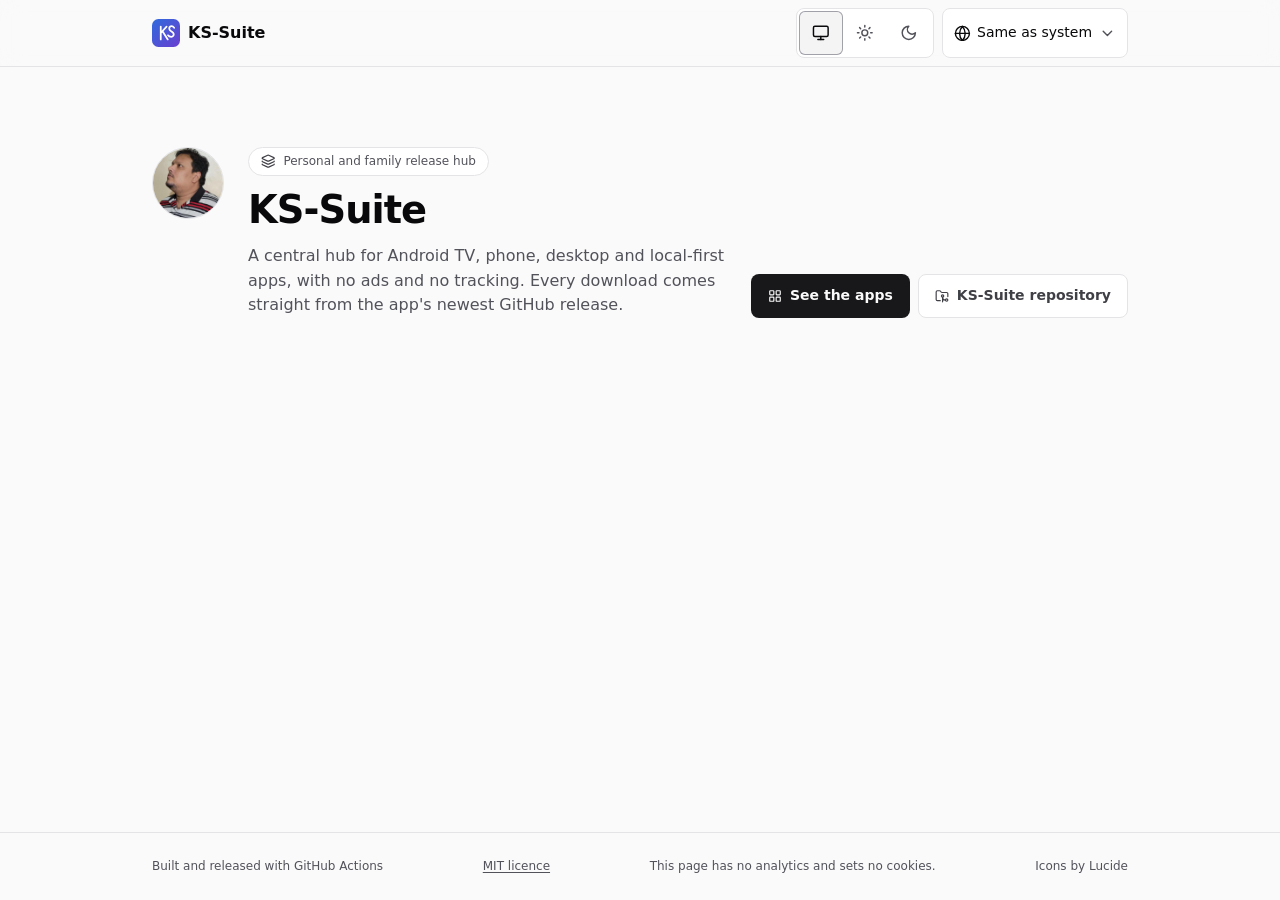
==== site/index.html @ 2dfa4b80 "feat: shadcn-style app cards with Lucide icons and latest-release button" ====
<!doctype html>
<html lang="en">
<head>
  <meta charset="utf-8">
  <meta name="viewport" content="width=device-width, initial-scale=1">
  <meta http-equiv="Content-Security-Policy" content="default-src 'self'; connect-src 'self' https://api.github.com; img-src 'self' data:; style-src 'self'; script-src 'self'; base-uri 'none'; form-action 'none'">
  <meta name="referrer" content="no-referrer">
  <title>KS-Suite: free, private apps</title>
  <meta name="description" content="Free, privacy-focused apps for the TV, the desktop and the phone. No ads, no tracking.">
  <link rel="icon" href="icons/ks-suite.svg" type="image/svg+xml">
  <link rel="stylesheet" href="theme.css?v=__VERSION__">
  <link rel="stylesheet" href="style.css?v=__VERSION__">
  <script src="theme-init.js?v=__VERSION__"></script>
  <script src="app.js?v=__VERSION__" defer></script>
</head>
<body>
  <a class="skip" href="#apps" data-t="nav.skip">Skip to apps</a>

  <header class="site-header">
    <div class="wrap">
      <a class="brand" href="./"><img src="icons/ks-suite.svg" alt="">KS-Suite</a>
      <div class="controls">
        <div class="switch theme-switch" role="group" aria-label="Theme" data-t-label="theme.label">
          <button type="button" data-theme-choice="system" aria-pressed="true" aria-label="System" data-t-label="theme.system" data-icon="monitor"></button>
          <button type="button" data-theme-choice="light" aria-pressed="false" aria-label="Light" data-t-label="theme.light" data-icon="sun"></button>
          <button type="button" data-theme-choice="dark" aria-pressed="false" aria-label="Dark" data-t-label="theme.dark" data-icon="moon"></button>
        </div>
        <div class="lang-select">
          <label for="lang-select" class="visually-hidden" data-t="nav.language">Language</label>
          <svg class="icon" viewBox="0 0 24 24" fill="none" stroke="currentColor" stroke-width="2" stroke-linecap="round" stroke-linejoin="round" aria-hidden="true" focusable="false"><circle cx="12" cy="12" r="10"/><path d="M12 2a14.5 14.5 0 0 0 0 20 14.5 14.5 0 0 0 0-20"/><path d="M2 12h20"/></svg>
          <select id="lang-select">
            <option value="system" data-t="lang.system">System</option>
            <option value="en" lang="en">English</option>
            <option value="hi" lang="hi">हिंदी</option>
          </select>
          <svg class="icon chevron" viewBox="0 0 24 24" fill="none" stroke="currentColor" stroke-width="2" stroke-linecap="round" stroke-linejoin="round" aria-hidden="true" focusable="false"><path d="m6 9 6 6 6-6"/></svg>
        </div>
      </div>
    </div>
  </header>

  <main>
    <section class="intro wrap">
      <div class="intro-main">
        <img class="avatar" src="icons/avatar.jpg" width="96" height="96" alt="The developer of KS-Suite" data-t-alt="hero.avatar">
        <div class="intro-text">
          <p class="eyebrow"><span data-icon="layers"></span><span data-t="hero.eyebrow">Personal and family release hub</span></p>
          <h1>KS-Suite</h1>
          <p class="lead" data-t="hero.lead"></p>
        </div>
      </div>
      <div class="intro-actions">
        <a class="btn" href="#apps" id="see-apps"><span data-icon="grid"></span><span data-t="hero.cta">See the apps</span></a>
        <a class="btn btn-outline" href="https://github.com/kumarsumit17/KS-Suite"><span data-icon="folderGit"></span><span data-t="hero.repo">KS-Suite repository</span></a>
      </div>
    </section>

    <section class="apps wrap" id="apps" data-part="apps" tabindex="-1" aria-labelledby="apps-heading">
      <div class="section-head">
        <h2 id="apps-heading" data-t="apps.heading">Applications</h2>
        <p class="muted" data-t="apps.intro">Each card shows the newest release. Downloads come straight from GitHub.</p>
      </div>
      <div class="groups" id="groups"></div>
      <noscript>
        <p>This page needs JavaScript to list the apps. The same list, with links to each app's releases, is in the <a href="https://github.com/kumarsumit17/KS-Suite#readme">README</a>.</p>
      </noscript>
    </section>

    <section class="notes wrap" data-part="apps" aria-labelledby="notes-heading">
      <div class="panel">
        <h2 id="notes-heading"><span data-icon="download"></span><span data-t="install.heading">Quick install notes</span></h2>
        <div class="notes-grid">
          <div>
            <h3 data-t="install.androidTitle">Google TV and Android</h3>
            <p data-t="install.androidText"></p>
          </div>
          <div>
            <h3 data-t="install.desktopTitle">Windows and macOS</h3>
            <p data-t="install.desktopText"></p>
          </div>
        </div>
      </div>
    </section>
  </main>

  <footer class="site-footer">
    <div class="wrap">
      <p>
        <span data-t="footer.built">Built and released with GitHub Actions</span>
        <a href="https://github.com/kumarsumit17/KS-Suite/blob/main/LICENSE" data-t="footer.licence">MIT licence</a>
        <span data-t="footer.privacy">This page has no analytics and sets no cookies.</span>
        <span data-t="footer.icons">Icons by Lucide</span>
      </p>
    </div>
  </footer>
</body>
</html>
---- site/theme.css ----
/* KS-Suite theme: every colour, font, size, space and motion value of the page.
   Restyle the page here; style.css uses these variables only.

   Colours are written once as light-dark(LIGHT, DARK). The page follows the system
   (color-scheme: light dark); the theme switch sets data-theme="light" or "dark" on
   <html>, which forces one side. The look is flat (no shadows). Colour pairs are checked for WCAG AA
   (4.5:1 text, 3:1 large text and focus ring). */

:root {
  color-scheme: light dark;

  /* Type */
  --font-body: system-ui, -apple-system, "Segoe UI", Roboto, "Noto Sans", "Noto Sans Devanagari", sans-serif;
  --font-size-small: 0.875rem;
  --font-size-body: 1rem;
  --font-size-large: 1.25rem;
  --font-size-hero: clamp(1.75rem, 2.5vw + 1rem, 2.4rem);
  --font-size-xs: 0.75rem;
  --font-mono: ui-monospace, SFMono-Regular, Menlo, Consolas, monospace;
  --font-weight-strong: 650;
  --font-weight-hero: 600;
  --letter-spacing-hero: -0.025em;
  --line-height: 1.55;
  --line-height-tight: 1.15;

  /* Spacing */
  --space-1: 0.25rem;
  --space-2: 0.5rem;
  --space-3: 0.75rem;
  --space-4: 1rem;
  --space-5: 1.5rem;
  --space-6: 2rem;
  --space-7: 3rem;
  --space-8: 5rem;
  --page-width: 64rem;
  --card-min: 22rem;
  --touch: 2.75rem; /* 44 px minimum tap target */

  /* Shape */
  --radius-small: 0.375rem;
  --radius: 0.5rem;
  --radius-large: 0.75rem;
  --radius-pill: 999px;
  --border-width: 1px;
  --focus-width: 3px;
  --icon-app: 2.5rem;
  --avatar-size: 4.5rem;
  --avatar-ring: 1px;

  /* Motion (turned off under prefers-reduced-motion in style.css) */
  --motion: 180ms ease-out;

  /* Colours: light-dark(light, dark). A monochrome zinc palette. */
  --color-bg: light-dark(#fafafa, #09090b);
  --color-surface: light-dark(#ffffff, #18181b);
  --color-surface-2: light-dark(#f4f4f5, #1f1f23);
  --color-header: light-dark(rgb(250 250 250 / 0.85), rgb(9 9 11 / 0.8));
  --color-border: light-dark(#e4e4e7, #27272a);
  --color-border-strong: light-dark(#a1a1aa, #3f3f46);
  --color-text: light-dark(#09090b, #fafafa);
  --color-heading: light-dark(#09090b, #ffffff);
  --color-muted: light-dark(#52525b, #a1a1aa);
  --color-subtle: light-dark(#3f3f46, #d4d4d8);
  --color-accent: light-dark(#18181b, #fafafa);
  --color-accent-hover: light-dark(#3f3f46, #e4e4e7);
  --color-on-accent: light-dark(#fafafa, #09090b);
  --color-link: light-dark(#18181b, #e4e4e7);
  --color-focus: light-dark(#2563eb, #93c5fd);
  --color-icon-box: light-dark(#f4f4f5, #09090b);

  --shadow-card: none;
  --shadow-hover: none;
  --shadow-icon: none;
  --avatar-ring-color: light-dark(#e4e4e7, #27272a);

  --badge-released-bg: light-dark(#dcfce7, rgb(34 197 94 / 0.12));
  --badge-released-text: light-dark(#166534, #86efac);
  --badge-beta-bg: light-dark(#fef3c7, rgb(245 158 11 / 0.12));
  --badge-beta-text: light-dark(#92400e, #fcd34d);
  --badge-soon-bg: light-dark(#f4f4f5, #27272a);
  --badge-soon-text: light-dark(#3f3f46, #d4d4d8);
  --badge-border: light-dark(#e4e4e7, #27272a);
}

:root[data-theme="light"] { color-scheme: light; }
:root[data-theme="dark"] { color-scheme: dark; }
---- site/style.css ----
/* Layout and components. Values come from theme.css only. */

*, *::before, *::after { box-sizing: border-box; }

html { scroll-behavior: smooth; scroll-padding-top: 5rem; }

body {
  margin: 0;
  background: var(--color-bg);
  color: var(--color-text);
  font-family: var(--font-body);
  font-size: var(--font-size-body);
  line-height: var(--line-height);
  -webkit-text-size-adjust: 100%;
  -webkit-font-smoothing: antialiased;
  min-height: 100vh; min-height: 100dvh; display: flex; flex-direction: column;
}
main { flex: 1; }

::selection { background: var(--color-accent); color: var(--color-on-accent); }

a { color: var(--color-link); text-underline-offset: 0.18em; }

:focus-visible {
  outline: var(--focus-width) solid var(--color-focus);
  outline-offset: 2px;
  border-radius: var(--radius-small);
}

.wrap { max-width: var(--page-width); margin: 0 auto; padding: 0 var(--space-4); }
@media (min-width: 40rem) { .wrap { padding: 0 var(--space-5); } }

.skip {
  position: absolute; left: var(--space-4); top: -10rem;
  background: var(--color-surface); color: var(--color-text);
  padding: var(--space-2) var(--space-4); border-radius: var(--radius-small); z-index: 20;
}
.skip:focus { top: var(--space-2); }

.visually-hidden {
  position: absolute; width: 1px; height: 1px; padding: 0; margin: -1px;
  overflow: hidden; clip: rect(0 0 0 0); white-space: nowrap; border: 0;
}

.icon { width: 1em; height: 1em; flex: none; }
[data-icon] { display: inline-flex; }

/* Header */
.site-header {
  position: sticky; top: 0; z-index: 10;
  background: var(--color-header);
  -webkit-backdrop-filter: blur(12px);
  backdrop-filter: blur(12px);
  border-bottom: var(--border-width) solid var(--color-border);
}
.site-header .wrap {
  display: flex; align-items: center; justify-content: space-between;
  gap: var(--space-3); flex-wrap: wrap; padding-block: var(--space-2);
}
.brand {
  display: flex; align-items: center; gap: var(--space-2);
  font-weight: var(--font-weight-strong); color: var(--color-heading);
  text-decoration: none; min-height: var(--touch);
}
.brand img { width: 1.75rem; height: 1.75rem; }
.controls { display: flex; gap: var(--space-2); flex-wrap: wrap; }

.switch {
  display: inline-flex; border: var(--border-width) solid var(--color-border);
  border-radius: var(--radius); padding: 2px; background: var(--color-surface);
}
.switch button {
  display: inline-flex; align-items: center; justify-content: center;
  min-height: var(--touch); min-width: var(--touch); padding: 0;
  border: 0; border-radius: var(--radius-small);
  background: transparent; color: var(--color-muted); font: inherit;
  cursor: pointer; transition: background var(--motion), color var(--motion);
}
.switch button .icon { width: 1.1rem; height: 1.1rem; }
.switch button:hover { background: var(--color-surface-2); color: var(--color-text); }
.switch button[aria-pressed="true"] {
  background: var(--color-surface-2); color: var(--color-heading);
  box-shadow: inset 0 0 0 var(--border-width) var(--color-border-strong);
}

/* Language dropdown: a native <select>, so its list opens vertically and works with keyboard and screen readers */
.lang-select { position: relative; display: inline-flex; align-items: center; color: var(--color-text); }
.lang-select .icon { position: absolute; pointer-events: none; width: 1.05rem; height: 1.05rem; }
.lang-select .icon:first-of-type { left: var(--space-3); }
.lang-select .chevron { right: var(--space-3); color: var(--color-muted); }
.lang-select select {
  appearance: none; -webkit-appearance: none;
  min-height: calc(var(--touch) + 6px); min-width: 9.5rem;
  padding: 0 calc(var(--space-3) + 1em + var(--space-2));
  border: var(--border-width) solid var(--color-border); border-radius: var(--radius);
  background: var(--color-surface); color: var(--color-text);
  font: inherit; font-size: var(--font-size-small); cursor: pointer;
  transition: border-color var(--motion), background var(--motion);
}
.lang-select select:hover { border-color: var(--color-border-strong); background: var(--color-surface-2); }
.lang-select option { background: var(--color-surface); color: var(--color-text); }

/* Intro */
.intro {
  display: flex; flex-wrap: wrap; align-items: flex-end; justify-content: space-between;
  gap: var(--space-5); padding-block: var(--space-7) var(--space-6);
  border-bottom: var(--border-width) solid var(--color-border);
  margin-bottom: var(--space-6);
}
.intro-main { display: flex; gap: var(--space-5); align-items: flex-start; flex: 1 1 32rem; }
.avatar {
  width: var(--avatar-size); height: var(--avatar-size); border-radius: 50%; flex: none;
  object-fit: cover; border: var(--avatar-ring) solid var(--avatar-ring-color);
}
.intro-text { display: grid; gap: var(--space-3); }
.eyebrow {
  display: inline-flex; align-items: center; gap: var(--space-2); justify-self: start; margin: 0;
  padding: var(--space-1) var(--space-3); border-radius: var(--radius-pill);
  border: var(--border-width) solid var(--color-border); background: var(--color-surface);
  color: var(--color-muted); font-size: var(--font-size-xs);
}
.eyebrow .icon { color: var(--color-subtle); width: 0.9rem; height: 0.9rem; }
.intro h1 {
  font-size: var(--font-size-hero); font-weight: var(--font-weight-hero);
  letter-spacing: var(--letter-spacing-hero); line-height: var(--line-height-tight);
  color: var(--color-heading); margin: 0; max-width: 22em; text-wrap: balance;
}
.lead { margin: 0; color: var(--color-muted); max-width: 42rem; }

.intro-actions { display: flex; flex-wrap: wrap; gap: var(--space-2); }

/* The apps view: hidden until the address ends in #apps (theme-init.js and app.js set data-view) */
html[data-view="home"] [data-part="apps"] { display: none; }
html[data-view="home"] .intro { border-bottom: 0; padding-block: var(--space-8); }

@media (max-width: 30rem) {
  .intro-main { flex-direction: column; gap: var(--space-4); }
}

/* Buttons */
.btn {
  display: inline-flex; align-items: center; gap: var(--space-2);
  min-height: var(--touch); padding: var(--space-2) var(--space-4);
  border-radius: var(--radius); text-decoration: none;
  font-size: var(--font-size-small); font-weight: var(--font-weight-strong);
  background: var(--color-accent); color: var(--color-on-accent);
  border: var(--border-width) solid transparent;
  transition: background var(--motion), border-color var(--motion);
}
.btn:hover { background: var(--color-accent-hover); }
.btn-outline, .btn-plain {
  background: var(--color-surface); color: var(--color-subtle); border-color: var(--color-border);
}
.btn-outline:hover, .btn-plain:hover { background: var(--color-surface-2); border-color: var(--color-border-strong); }

/* App grid */
.apps { margin-bottom: var(--space-7); }
.section-head {
  display: flex; flex-wrap: wrap; align-items: baseline; justify-content: space-between;
  gap: var(--space-1) var(--space-4); margin-bottom: var(--space-5);
  padding-bottom: var(--space-4); border-bottom: var(--border-width) solid var(--color-border);
}
.section-head h2 { font-size: var(--font-size-large); font-weight: var(--font-weight-strong); margin: 0; color: var(--color-heading); }
.section-head p { margin: 0; font-size: var(--font-size-xs); }
.groups { display: grid; gap: var(--space-6); }
.group-head {
  display: flex; flex-wrap: wrap; align-items: baseline; justify-content: space-between;
  gap: var(--space-1) var(--space-3); margin-bottom: var(--space-3);
}
.group-head h3 {
  margin: 0; font-size: var(--font-size-xs); font-weight: var(--font-weight-strong);
  text-transform: uppercase; letter-spacing: 0.08em; color: var(--color-muted);
}
.group-head p { margin: 0; font-size: var(--font-size-xs); color: var(--color-muted); }
.grid {
  list-style: none; padding: 0; margin: 0;
  display: grid; gap: var(--space-4);
  grid-template-columns: repeat(auto-fill, minmax(min(100%, var(--card-min)), 1fr));
}
.grid > li { display: flex; }

.card {
  flex: 1; display: flex; flex-direction: column; gap: var(--space-4);
  background: var(--color-surface); border: var(--border-width) solid var(--color-border);
  border-radius: var(--radius-large); padding: var(--space-5);
  transition: background var(--motion), border-color var(--motion);
}
.card:hover, .card:focus-within { background: var(--color-surface-2); border-color: var(--color-border-strong); }
.card-head { display: flex; flex-wrap: wrap; gap: var(--space-2) var(--space-3); align-items: flex-start; justify-content: space-between; }
.card-title { display: flex; gap: var(--space-3); align-items: center; min-width: 0; }
.icon-box {
  display: inline-flex; align-items: center; justify-content: center; flex: none;
  width: var(--icon-app); height: var(--icon-app); border-radius: var(--radius);
  border: var(--border-width) solid var(--color-border); background: var(--color-icon-box);
  color: var(--color-subtle);
}
.icon-box .icon { width: 1.25rem; height: 1.25rem; stroke-width: 1.75; }
.name-row { display: flex; flex-wrap: wrap; align-items: center; gap: var(--space-1) var(--space-2); }
.card h4 { margin: 0; font-size: var(--font-size-body); font-weight: var(--font-weight-strong); color: var(--color-heading); line-height: var(--line-height-tight); }
.repo-id { font-family: var(--font-mono); font-size: var(--font-size-xs); color: var(--color-muted); text-decoration: none; }
.repo-id:hover { color: var(--color-text); text-decoration: underline; }
.tagline { margin: 0; color: var(--color-muted); font-size: var(--font-size-small); line-height: 1.65; }
.muted { color: var(--color-muted); font-size: var(--font-size-small); }

.platform-pill {
  flex: none; white-space: nowrap; max-width: 100%; overflow: hidden; text-overflow: ellipsis;
  border: var(--border-width) solid var(--color-border); border-radius: var(--radius-small);
  background: var(--color-icon-box); color: var(--color-subtle);
  padding: 0.05rem var(--space-2); font-size: var(--font-size-xs); line-height: 1.6;
}

.badges { display: inline-flex; gap: var(--space-1); flex-wrap: wrap; }
.badge {
  display: inline-block; padding: 0 var(--space-2); border-radius: var(--radius-small);
  border: var(--border-width) solid var(--badge-border);
  font-size: var(--font-size-xs); font-weight: var(--font-weight-strong); line-height: 1.6; white-space: nowrap;
}
.badge-released { background: var(--badge-released-bg); color: var(--badge-released-text); }
.badge-beta, .badge-prerelease { background: var(--badge-beta-bg); color: var(--badge-beta-text); }
.badge-coming-soon { background: var(--badge-soon-bg); color: var(--badge-soon-text); }

/* Footer row: tech line and release on the left, buttons on the right */
.card-foot {
  margin-top: auto; padding-top: var(--space-3);
  border-top: var(--border-width) solid var(--color-border);
  display: flex; flex-wrap: wrap; align-items: center; justify-content: space-between; gap: var(--space-3);
}
.card-meta {
  margin: 0; display: flex; flex-direction: column; gap: 0.1rem;
  font-size: var(--font-size-xs); color: var(--color-muted);
}
.actions { display: flex; flex-wrap: wrap; justify-content: flex-end; gap: var(--space-2); margin-left: auto; }
.btn-small { min-height: var(--touch); padding: var(--space-1) var(--space-3); font-size: var(--font-size-xs); border-radius: var(--radius-small); }
.btn-small .icon { width: 0.95rem; height: 0.95rem; }
.btn .size { font-weight: normal; opacity: 0.8; }
.lock-note { display: inline-flex; align-items: center; gap: var(--space-1); font-size: var(--font-size-xs); color: var(--badge-beta-text); }

/* Install notes */
.notes { margin-bottom: var(--space-6); }
.panel {
  background: var(--color-surface); border: var(--border-width) solid var(--color-border);
  border-radius: var(--radius-large); padding: var(--space-5);
}
.panel h2 {
  display: flex; align-items: center; gap: var(--space-2); margin: 0 0 var(--space-4);
  font-size: var(--font-size-body); font-weight: var(--font-weight-strong); color: var(--color-heading);
}
.panel h2 .icon { color: var(--color-subtle); }
.notes-grid { display: grid; gap: var(--space-5); grid-template-columns: repeat(auto-fit, minmax(min(100%, 18rem), 1fr)); }
.notes-grid h3 { margin: 0 0 var(--space-1); font-size: var(--font-size-small); font-weight: var(--font-weight-strong); color: var(--color-subtle); }
.notes-grid p { margin: 0; font-size: var(--font-size-small); color: var(--color-muted); }

/* Footer */
.site-footer { border-top: var(--border-width) solid var(--color-border); padding-block: var(--space-5); }
.site-footer p {
  margin: 0; display: flex; flex-wrap: wrap; align-items: center; justify-content: space-between;
  gap: var(--space-2) var(--space-5); font-size: var(--font-size-xs); color: var(--color-muted);
}
.site-footer a { color: var(--color-muted); }

@media (prefers-reduced-motion: reduce) {
  html { scroll-behavior: auto; }
  *, *::before, *::after { transition: none !important; animation: none !important; }
}
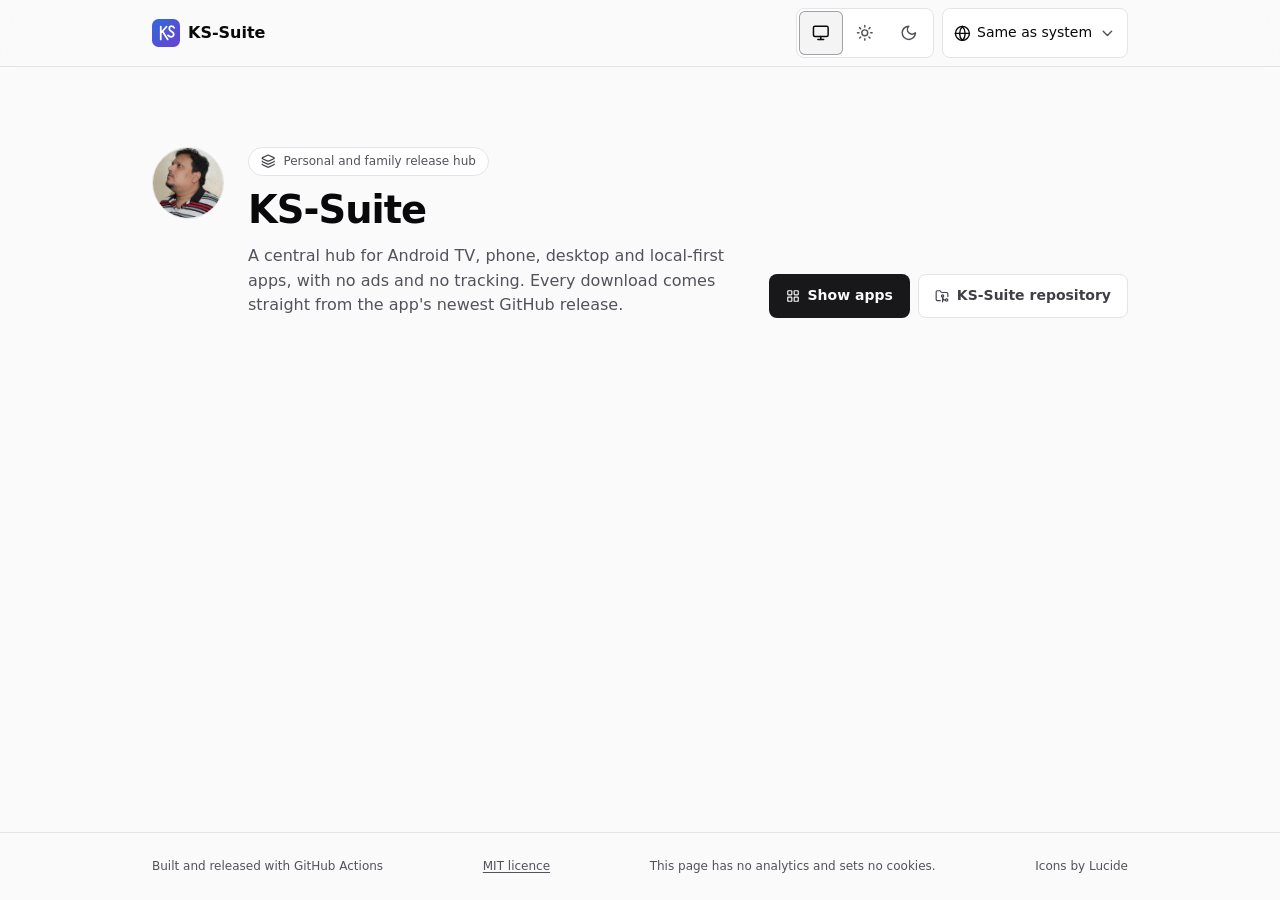
==== commit f86fdc16: "feat: show/hide apps toggle" ====
--- a/site/index.html
+++ b/site/index.html
@@ -50,7 +50,7 @@
         </div>
       </div>
       <div class="intro-actions">
-        <a class="btn" href="#apps" id="see-apps"><span data-icon="grid"></span><span data-t="hero.cta">See the apps</span></a>
+        <a class="btn" href="#apps" id="see-apps" aria-controls="apps" aria-expanded="false"><span data-icon="grid"></span><span id="see-apps-label" data-t="hero.cta">Show apps</span></a>
         <a class="btn btn-outline" href="https://github.com/kumarsumit17/KS-Suite"><span data-icon="folderGit"></span><span data-t="hero.repo">KS-Suite repository</span></a>
       </div>
     </section>
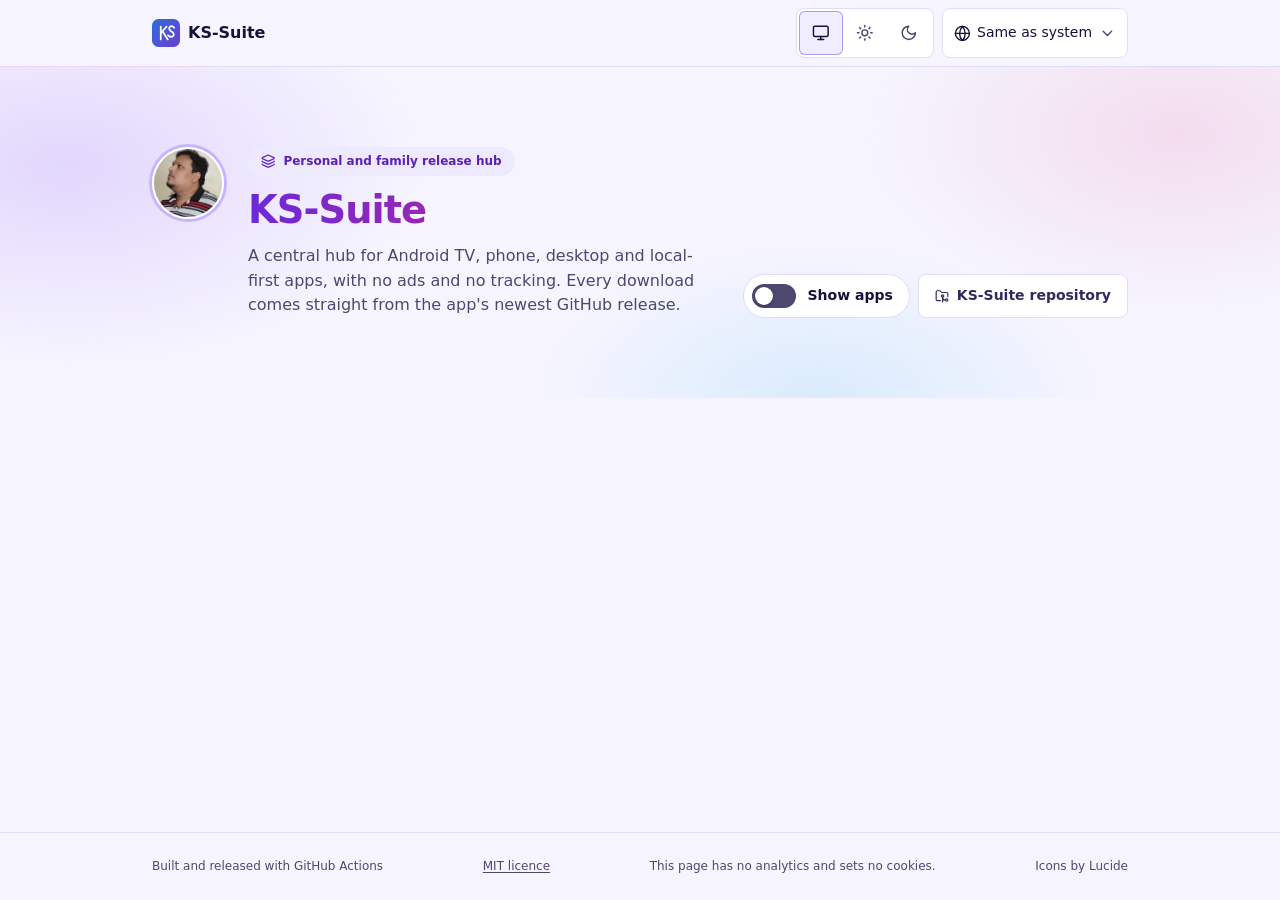
==== commit 504ab8f0: "feat: show apps as an on/off switch" ====
--- a/site/index.html
+++ b/site/index.html
@@ -50,7 +50,7 @@
         </div>
       </div>
       <div class="intro-actions">
-        <a class="btn" href="#apps" id="see-apps" aria-controls="apps" aria-expanded="false"><span data-icon="grid"></span><span id="see-apps-label" data-t="hero.cta">Show apps</span></a>
+        <button type="button" class="toggle" id="see-apps" role="switch" aria-checked="false" aria-controls="apps"><span class="toggle-track" aria-hidden="true"><span class="toggle-knob"></span></span><span data-t="hero.cta">Show apps</span></button>
         <a class="btn btn-outline" href="https://github.com/kumarsumit17/KS-Suite"><span data-icon="folderGit"></span><span data-t="hero.repo">KS-Suite repository</span></a>
       </div>
     </section>
--- a/site/theme.css
+++ b/site/theme.css
@@ -3,7 +3,7 @@
 
    Colours are written once as light-dark(LIGHT, DARK). The page follows the system
    (color-scheme: light dark); the theme switch sets data-theme="light" or "dark" on
-   <html>, which forces one side. The look is flat (no shadows). Colour pairs are checked for WCAG AA
+   <html>, which forces one side. Colour pairs are checked for WCAG AA
    (4.5:1 text, 3:1 large text and focus ring). */
 
 :root {
@@ -44,42 +44,72 @@
   --border-width: 1px;
   --focus-width: 3px;
   --icon-app: 2.5rem;
+  --toggle-width: 2.75rem;
+  --toggle-height: 1.5rem;
+  --toggle-gap: 3px;
   --avatar-size: 4.5rem;
   --avatar-ring: 1px;
 
   /* Motion (turned off under prefers-reduced-motion in style.css) */
   --motion: 180ms ease-out;
 
-  /* Colours: light-dark(light, dark). A monochrome zinc palette. */
-  --color-bg: light-dark(#fafafa, #09090b);
-  --color-surface: light-dark(#ffffff, #18181b);
-  --color-surface-2: light-dark(#f4f4f5, #1f1f23);
-  --color-header: light-dark(rgb(250 250 250 / 0.85), rgb(9 9 11 / 0.8));
-  --color-border: light-dark(#e4e4e7, #27272a);
-  --color-border-strong: light-dark(#a1a1aa, #3f3f46);
-  --color-text: light-dark(#09090b, #fafafa);
-  --color-heading: light-dark(#09090b, #ffffff);
-  --color-muted: light-dark(#52525b, #a1a1aa);
-  --color-subtle: light-dark(#3f3f46, #d4d4d8);
-  --color-accent: light-dark(#18181b, #fafafa);
-  --color-accent-hover: light-dark(#3f3f46, #e4e4e7);
-  --color-on-accent: light-dark(#fafafa, #09090b);
-  --color-link: light-dark(#18181b, #e4e4e7);
-  --color-focus: light-dark(#2563eb, #93c5fd);
-  --color-icon-box: light-dark(#f4f4f5, #09090b);
+  /* Colours: light-dark(light, dark). Bright violet and pink, with a colour per app. */
+  --color-bg: light-dark(#f6f5ff, #0e0b24);
+  --color-surface: light-dark(#ffffff, #191536);
+  --color-surface-2: light-dark(#efedff, #221d47);
+  --color-header: light-dark(rgb(246 245 255 / 0.85), rgb(14 11 36 / 0.8));
+  --color-border: light-dark(#e0dcfa, #2f2960);
+  --color-border-strong: light-dark(#a99cf0, #5b4fa8);
+  --color-text: light-dark(#16133a, #f5f3ff);
+  --color-heading: light-dark(#16133a, #ffffff);
+  --color-muted: light-dark(#4c4870, #bdb8e3);
+  --color-subtle: light-dark(#2f2a5c, #ddd6fe);
+  --color-link: light-dark(#5b2ee6, #c4b5fd);
+  --color-focus: light-dark(#db2777, #f9a8d4);
+  --color-icon-box: light-dark(#f3f1ff, #120f2c);
+  --color-group: light-dark(#6d28d9, #c4b5fd);
+  --color-eyebrow-bg: light-dark(#ede9fe, #2e1f66);
+  --color-eyebrow-text: light-dark(#5b21b6, #ddd6fe);
 
-  --shadow-card: none;
-  --shadow-hover: none;
+  /* Primary buttons and the title: a violet-to-pink gradient (white text passes AA on both ends) */
+  --gradient-start: light-dark(#6d28d9, #7c3aed);
+  --gradient-end: light-dark(#be185d, #db2777);
+  --gradient-start-hover: light-dark(#5b21b6, #6d28d9);
+  --gradient-end-hover: light-dark(#9d174d, #be185d);
+  --title-start: light-dark(#6d28d9, #a78bfa);
+  --title-end: light-dark(#db2777, #f472b6);
+  --color-on-accent: #ffffff;
+  --toggle-off: light-dark(#4c4870, #bdb8e3);   /* switch track when off */
+  --toggle-knob: light-dark(#ffffff, #191536);  /* knob when off */
+  --color-accent: var(--gradient-start);
+  --color-accent-hover: var(--gradient-start-hover);
+
+  /* Soft colour glows behind the intro (decoration only) */
+  --glow-1: light-dark(rgb(124 58 237 / 0.16), rgb(124 58 237 / 0.28));
+  --glow-2: light-dark(rgb(219 39 119 / 0.12), rgb(219 39 119 / 0.22));
+  --glow-3: light-dark(rgb(14 165 233 / 0.12), rgb(14 165 233 / 0.18));
+
+  /* One colour per app, given in apps.json order: icon colour and icon backdrop */
+  --hue-0-fg: light-dark(#2563eb, #60a5fa); --hue-0-bg: light-dark(#dbeafe, #14234d);
+  --hue-1-fg: light-dark(#047857, #34d399); --hue-1-bg: light-dark(#d1fae5, #062e22);
+  --hue-2-fg: light-dark(#c2410c, #fb923c); --hue-2-bg: light-dark(#ffedd5, #3a1708);
+  --hue-3-fg: light-dark(#7c3aed, #a78bfa); --hue-3-bg: light-dark(#ede9fe, #2a1563);
+  --hue-4-fg: light-dark(#be185d, #f472b6); --hue-4-bg: light-dark(#fce7f3, #4a0f2e);
+  --hue-5-fg: light-dark(#0e7490, #22d3ee); --hue-5-bg: light-dark(#cffafe, #08333f);
+
+  --shadow-card: 0 1px 2px light-dark(rgb(22 19 58 / 0.05), rgb(0 0 0 / 0.3));
+  --shadow-hover: 0 8px 24px light-dark(rgb(109 40 217 / 0.12), rgb(0 0 0 / 0.45));
   --shadow-icon: none;
-  --avatar-ring-color: light-dark(#e4e4e7, #27272a);
+  --avatar-ring-color: light-dark(#ffffff, #191536);
+  --avatar-glow: 0 0 0 3px light-dark(#c4b5fd, #7c3aed);
 
-  --badge-released-bg: light-dark(#dcfce7, rgb(34 197 94 / 0.12));
+  --badge-released-bg: light-dark(#dcfce7, #0f2e22);
   --badge-released-text: light-dark(#166534, #86efac);
-  --badge-beta-bg: light-dark(#fef3c7, rgb(245 158 11 / 0.12));
+  --badge-beta-bg: light-dark(#fef3c7, #33270a);
   --badge-beta-text: light-dark(#92400e, #fcd34d);
-  --badge-soon-bg: light-dark(#f4f4f5, #27272a);
-  --badge-soon-text: light-dark(#3f3f46, #d4d4d8);
-  --badge-border: light-dark(#e4e4e7, #27272a);
+  --badge-soon-bg: light-dark(#e0e7ff, #26245c);
+  --badge-soon-text: light-dark(#4338ca, #c7d2fe);
+  --badge-border: transparent;
 }
 
 :root[data-theme="light"] { color-scheme: light; }
--- a/site/style.css
+++ b/site/style.css
@@ -15,7 +15,7 @@
   -webkit-font-smoothing: antialiased;
   min-height: 100vh; min-height: 100dvh; display: flex; flex-direction: column;
 }
-main { flex: 1; }
+main { flex: 1; overflow-x: clip; } /* the intro glows reach past the edges; clipped here, so the page never gets wider than the screen */
 
 ::selection { background: var(--color-accent); color: var(--color-on-accent); }
 
@@ -100,7 +100,15 @@
 .lang-select select:hover { border-color: var(--color-border-strong); background: var(--color-surface-2); }
 .lang-select option { background: var(--color-surface); color: var(--color-text); }
 
-/* Intro */
+/* Intro, with soft colour glows behind it */
+.intro { position: relative; isolation: isolate; }
+.intro::before {
+  content: ""; position: absolute; z-index: -1; inset: 0 -30vw; pointer-events: none;
+  background:
+    radial-gradient(32rem 18rem at 18% 30%, var(--glow-1), transparent 70%),
+    radial-gradient(28rem 16rem at 80% 20%, var(--glow-2), transparent 70%),
+    radial-gradient(26rem 14rem at 60% 100%, var(--glow-3), transparent 70%);
+}
 .intro {
   display: flex; flex-wrap: wrap; align-items: flex-end; justify-content: space-between;
   gap: var(--space-5); padding-block: var(--space-7) var(--space-6);
@@ -110,24 +118,55 @@
 .intro-main { display: flex; gap: var(--space-5); align-items: flex-start; flex: 1 1 32rem; }
 .avatar {
   width: var(--avatar-size); height: var(--avatar-size); border-radius: 50%; flex: none;
-  object-fit: cover; border: var(--avatar-ring) solid var(--avatar-ring-color);
+  object-fit: cover; border: 2px solid var(--avatar-ring-color); box-shadow: var(--avatar-glow);
 }
 .intro-text { display: grid; gap: var(--space-3); }
 .eyebrow {
   display: inline-flex; align-items: center; gap: var(--space-2); justify-self: start; margin: 0;
   padding: var(--space-1) var(--space-3); border-radius: var(--radius-pill);
-  border: var(--border-width) solid var(--color-border); background: var(--color-surface);
-  color: var(--color-muted); font-size: var(--font-size-xs);
-}
-.eyebrow .icon { color: var(--color-subtle); width: 0.9rem; height: 0.9rem; }
+  border: var(--border-width) solid transparent; background: var(--color-eyebrow-bg);
+  color: var(--color-eyebrow-text); font-size: var(--font-size-xs); font-weight: var(--font-weight-strong);
+}
+.eyebrow .icon { color: var(--color-eyebrow-text); width: 0.9rem; height: 0.9rem; }
 .intro h1 {
   font-size: var(--font-size-hero); font-weight: var(--font-weight-hero);
   letter-spacing: var(--letter-spacing-hero); line-height: var(--line-height-tight);
-  color: var(--color-heading); margin: 0; max-width: 22em; text-wrap: balance;
+  color: var(--title-start); margin: 0; max-width: 22em; text-wrap: balance;
+  background: linear-gradient(90deg, var(--title-start), var(--title-end));
+  -webkit-background-clip: text; background-clip: text; -webkit-text-fill-color: transparent;
 }
 .lead { margin: 0; color: var(--color-muted); max-width: 42rem; }
 
-.intro-actions { display: flex; flex-wrap: wrap; gap: var(--space-2); }
+.intro-actions { display: flex; flex-wrap: wrap; align-items: center; gap: var(--space-2); }
+
+/* "Show apps": a pill-shaped on/off switch with a round knob */
+.toggle {
+  display: inline-flex; align-items: center; gap: var(--space-3);
+  min-height: var(--touch); padding: 0 var(--space-4) 0 var(--space-2);
+  border: var(--border-width) solid var(--color-border); border-radius: var(--radius-pill);
+  background: var(--color-surface); color: var(--color-heading);
+  font: inherit; font-size: var(--font-size-small); font-weight: var(--font-weight-strong);
+  cursor: pointer; transition: border-color var(--motion), background var(--motion);
+}
+.toggle:hover { border-color: var(--color-border-strong); background: var(--color-surface-2); }
+.toggle:focus-visible { border-radius: var(--radius-pill); }
+.toggle-track {
+  position: relative; flex: none; width: var(--toggle-width); height: var(--toggle-height);
+  border-radius: var(--radius-pill); background: var(--toggle-off);
+  transition: background var(--motion);
+}
+.toggle-knob {
+  position: absolute; top: var(--toggle-gap); left: var(--toggle-gap);
+  width: calc(var(--toggle-height) - 2 * var(--toggle-gap)); height: calc(var(--toggle-height) - 2 * var(--toggle-gap));
+  border-radius: 50%; background: var(--toggle-knob);
+  box-shadow: 0 1px 3px rgb(0 0 0 / 0.3);
+  transition: transform var(--motion);
+}
+.toggle[aria-checked="true"] .toggle-track { background: linear-gradient(135deg, var(--gradient-start), var(--gradient-end)); }
+.toggle[aria-checked="true"] .toggle-knob {
+  background: #ffffff;
+  transform: translateX(calc(var(--toggle-width) - var(--toggle-height)));
+}
 
 /* The apps view: hidden until the address ends in #apps (theme-init.js and app.js set data-view) */
 html[data-view="home"] [data-part="apps"] { display: none; }
@@ -143,11 +182,11 @@
   min-height: var(--touch); padding: var(--space-2) var(--space-4);
   border-radius: var(--radius); text-decoration: none;
   font-size: var(--font-size-small); font-weight: var(--font-weight-strong);
-  background: var(--color-accent); color: var(--color-on-accent);
+  background: linear-gradient(135deg, var(--gradient-start), var(--gradient-end)); color: var(--color-on-accent);
   border: var(--border-width) solid transparent;
-  transition: background var(--motion), border-color var(--motion);
-}
-.btn:hover { background: var(--color-accent-hover); }
+  transition: background var(--motion), border-color var(--motion), box-shadow var(--motion);
+}
+.btn:hover { background: linear-gradient(135deg, var(--gradient-start-hover), var(--gradient-end-hover)); }
 .btn-outline, .btn-plain {
   background: var(--color-surface); color: var(--color-subtle); border-color: var(--color-border);
 }
@@ -169,7 +208,7 @@
 }
 .group-head h3 {
   margin: 0; font-size: var(--font-size-xs); font-weight: var(--font-weight-strong);
-  text-transform: uppercase; letter-spacing: 0.08em; color: var(--color-muted);
+  text-transform: uppercase; letter-spacing: 0.08em; color: var(--color-group);
 }
 .group-head p { margin: 0; font-size: var(--font-size-xs); color: var(--color-muted); }
 .grid {
@@ -183,16 +222,16 @@
   flex: 1; display: flex; flex-direction: column; gap: var(--space-4);
   background: var(--color-surface); border: var(--border-width) solid var(--color-border);
   border-radius: var(--radius-large); padding: var(--space-5);
-  transition: background var(--motion), border-color var(--motion);
-}
-.card:hover, .card:focus-within { background: var(--color-surface-2); border-color: var(--color-border-strong); }
+  box-shadow: var(--shadow-card);
+  transition: background var(--motion), border-color var(--motion), box-shadow var(--motion);
+}
+.card:hover, .card:focus-within { border-color: var(--hue-fg, var(--color-border-strong)); box-shadow: var(--shadow-hover); }
 .card-head { display: flex; flex-wrap: wrap; gap: var(--space-2) var(--space-3); align-items: flex-start; justify-content: space-between; }
 .card-title { display: flex; gap: var(--space-3); align-items: center; min-width: 0; }
 .icon-box {
   display: inline-flex; align-items: center; justify-content: center; flex: none;
   width: var(--icon-app); height: var(--icon-app); border-radius: var(--radius);
-  border: var(--border-width) solid var(--color-border); background: var(--color-icon-box);
-  color: var(--color-subtle);
+  background: var(--hue-bg, var(--color-icon-box)); color: var(--hue-fg, var(--color-subtle));
 }
 .icon-box .icon { width: 1.25rem; height: 1.25rem; stroke-width: 1.75; }
 .name-row { display: flex; flex-wrap: wrap; align-items: center; gap: var(--space-1) var(--space-2); }
@@ -262,3 +301,11 @@
   html { scroll-behavior: auto; }
   *, *::before, *::after { transition: none !important; animation: none !important; }
 }
+
+/* Per-app colours (app.js gives each card hue-0 … hue-5, in apps.json order) */
+.hue-0 { --hue-fg: var(--hue-0-fg); --hue-bg: var(--hue-0-bg); }
+.hue-1 { --hue-fg: var(--hue-1-fg); --hue-bg: var(--hue-1-bg); }
+.hue-2 { --hue-fg: var(--hue-2-fg); --hue-bg: var(--hue-2-bg); }
+.hue-3 { --hue-fg: var(--hue-3-fg); --hue-bg: var(--hue-3-bg); }
+.hue-4 { --hue-fg: var(--hue-4-fg); --hue-bg: var(--hue-4-bg); }
+.hue-5 { --hue-fg: var(--hue-5-fg); --hue-bg: var(--hue-5-bg); }
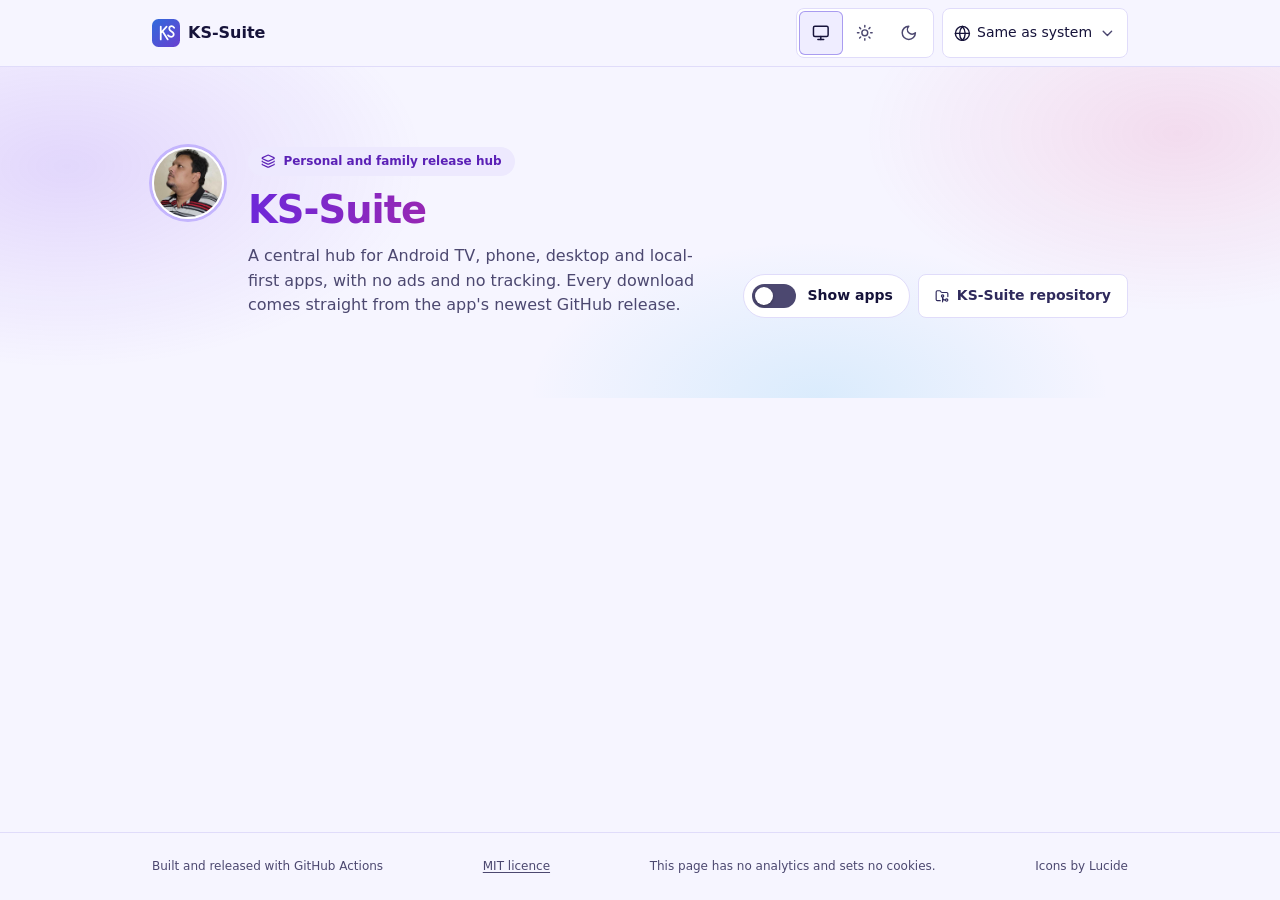
==== commit 05b83d7b: "chore: the suite's repositories moved to the GitHub account kumasumit Links, the landing page, its c" ====
--- a/site/index.html
+++ b/site/index.html
@@ -51,7 +51,7 @@
       </div>
       <div class="intro-actions">
         <button type="button" class="toggle" id="see-apps" role="switch" aria-checked="false" aria-controls="apps"><span class="toggle-track" aria-hidden="true"><span class="toggle-knob"></span></span><span data-t="hero.cta">Show apps</span></button>
-        <a class="btn btn-outline" href="https://github.com/kumarsumit17/KS-Suite"><span data-icon="folderGit"></span><span data-t="hero.repo">KS-Suite repository</span></a>
+        <a class="btn btn-outline" href="https://github.com/kumasumit/KS-Suite"><span data-icon="folderGit"></span><span data-t="hero.repo">KS-Suite repository</span></a>
       </div>
     </section>
 
@@ -62,7 +62,7 @@
       </div>
       <div class="groups" id="groups"></div>
       <noscript>
-        <p>This page needs JavaScript to list the apps. The same list, with links to each app's releases, is in the <a href="https://github.com/kumarsumit17/KS-Suite#readme">README</a>.</p>
+        <p>This page needs JavaScript to list the apps. The same list, with links to each app's releases, is in the <a href="https://github.com/kumasumit/KS-Suite#readme">README</a>.</p>
       </noscript>
     </section>
 
@@ -87,7 +87,7 @@
     <div class="wrap">
       <p>
         <span data-t="footer.built">Built and released with GitHub Actions</span>
-        <a href="https://github.com/kumarsumit17/KS-Suite/blob/main/LICENSE" data-t="footer.licence">MIT licence</a>
+        <a href="https://github.com/kumasumit/KS-Suite/blob/main/LICENSE" data-t="footer.licence">MIT licence</a>
         <span data-t="footer.privacy">This page has no analytics and sets no cookies.</span>
         <span data-t="footer.icons">Icons by Lucide</span>
       </p>
